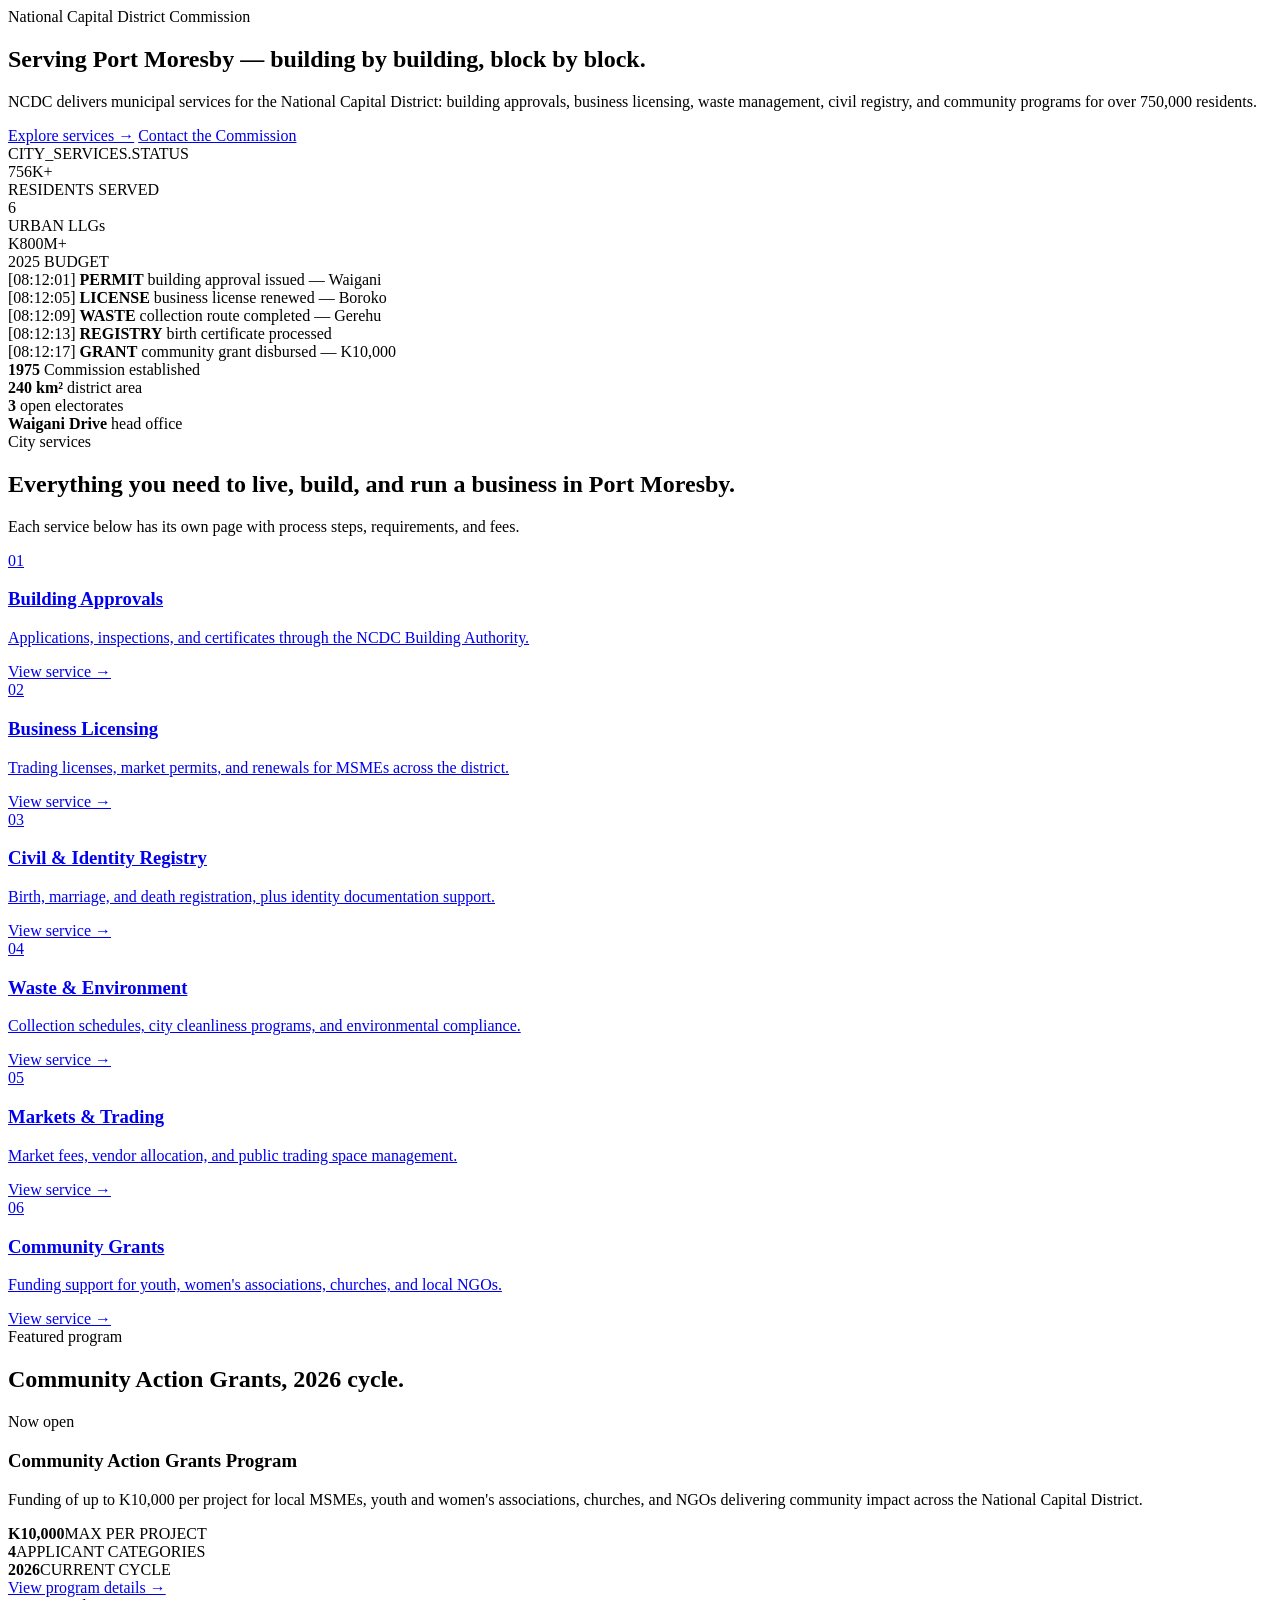
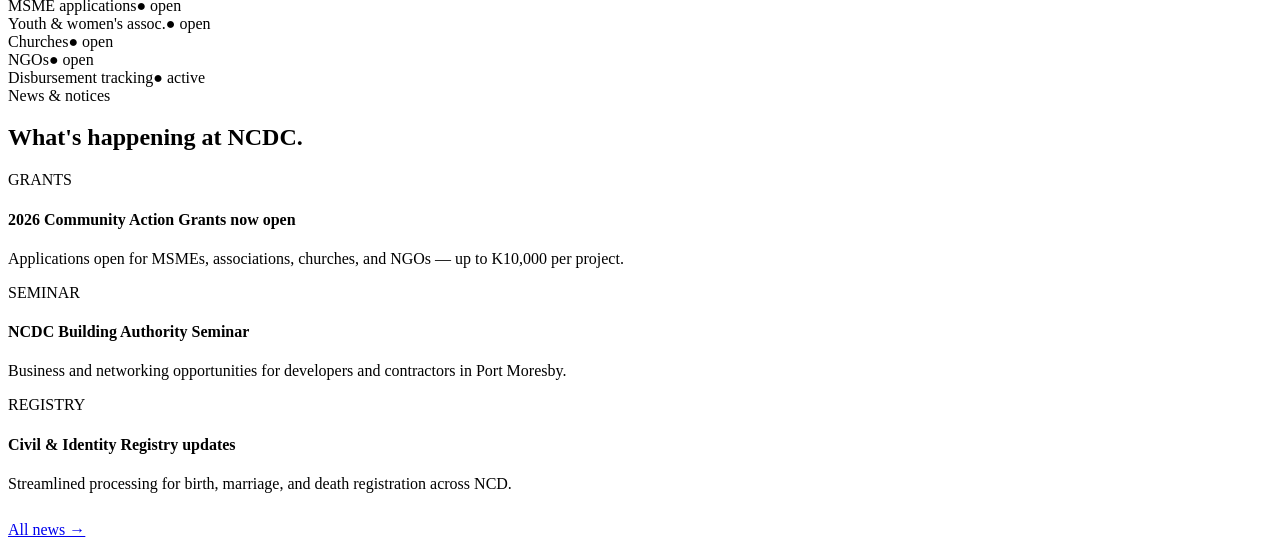
==== index.html @ 4a65092b "Add files via upload" ====
<!DOCTYPE html>
<html lang="en">
<head>
<meta charset="UTF-8">
<meta name="viewport" content="width=device-width, initial-scale=1.0">
<title>NCDC — Design Concept | National Capital District Commission</title>
<meta name="description" content="A design concept for the National Capital District Commission website — demonstration only, not an official NCDC platform.">
<link rel="preconnect" href="https://fonts.googleapis.com">
<link href="https://fonts.googleapis.com/css2?family=Space+Grotesk:wght@500;600;700&family=Inter:wght@400;500;600&family=JetBrains+Mono:wght@400;500&display=swap" rel="stylesheet">
<link rel="stylesheet" href="assets/style.css">
</head>
<body data-nav="index">

<div id="header-placeholder"></div>

<main>
  <section class="hero">
    <div class="wrap hero-grid">
      <div>
        <span class="eyebrow">National Capital District Commission</span>
        <h1>Serving Port Moresby — building by building, block by block.</h1>
        <p class="lead">NCDC delivers municipal services for the National Capital District: building approvals, business licensing, waste management, civil registry, and community programs for over 750,000 residents.</p>
        <div class="hero-actions">
          <a href="#services" class="btn btn-primary">Explore services →</a>
          <a href="contact.html" class="btn btn-ghost">Contact the Commission</a>
        </div>
      </div>
      <div class="dash reveal in">
        <div class="dash-head">
          <span class="dash-title">CITY_SERVICES.STATUS</span>
          <div class="dot-row"><span class="dot" style="background:var(--teal-400);"></span><span class="dot"></span><span class="dot"></span></div>
        </div>
        <div class="dash-metrics">
          <div class="metric"><div class="num">756K+</div><div class="lbl">RESIDENTS SERVED</div></div>
          <div class="metric"><div class="num">6</div><div class="lbl">URBAN LLGs</div></div>
          <div class="metric"><div class="num">K800M+</div><div class="lbl">2025 BUDGET</div></div>
        </div>
        <div class="log mono">
          <div class="log-line">[08:12:01] <b>PERMIT</b> building approval issued — Waigani</div>
          <div class="log-line">[08:12:05] <b>LICENSE</b> business license renewed — Boroko</div>
          <div class="log-line">[08:12:09] <b>WASTE</b> collection route completed — Gerehu</div>
          <div class="log-line">[08:12:13] <b>REGISTRY</b> birth certificate processed</div>
          <div class="log-line">[08:12:17] <b>GRANT</b> community grant disbursed — K10,000</div>
        </div>
      </div>
    </div>
  </section>

  <div class="trust">
    <div class="wrap">
      <div class="trust-item"><strong>1975</strong> Commission established</div>
      <div class="trust-item"><strong>240 km²</strong> district area</div>
      <div class="trust-item"><strong>3</strong> open electorates</div>
      <div class="trust-item"><strong>Waigani Drive</strong> head office</div>
    </div>
  </div>

  <section class="services" id="services">
    <div class="wrap">
      <div class="section-head">
        <span class="eyebrow" style="color:var(--teal-500);">City services</span>
        <h2>Everything you need to live, build, and run a business in Port Moresby.</h2>
        <p>Each service below has its own page with process steps, requirements, and fees.</p>
      </div>
      <div class="service-grid">
        <a class="service-card" href="building-approvals.html">
          <div class="service-icon">01</div>
          <h3>Building Approvals</h3>
          <p>Applications, inspections, and certificates through the NCDC Building Authority.</p>
          <span class="go">View service →</span>
        </a>
        <a class="service-card" href="business-licensing.html">
          <div class="service-icon">02</div>
          <h3>Business Licensing</h3>
          <p>Trading licenses, market permits, and renewals for MSMEs across the district.</p>
          <span class="go">View service →</span>
        </a>
        <a class="service-card" href="civil-registry.html">
          <div class="service-icon">03</div>
          <h3>Civil &amp; Identity Registry</h3>
          <p>Birth, marriage, and death registration, plus identity documentation support.</p>
          <span class="go">View service →</span>
        </a>
        <a class="service-card" href="waste-environment.html">
          <div class="service-icon">04</div>
          <h3>Waste &amp; Environment</h3>
          <p>Collection schedules, city cleanliness programs, and environmental compliance.</p>
          <span class="go">View service →</span>
        </a>
        <a class="service-card" href="markets-trading.html">
          <div class="service-icon">05</div>
          <h3>Markets &amp; Trading</h3>
          <p>Market fees, vendor allocation, and public trading space management.</p>
          <span class="go">View service →</span>
        </a>
        <a class="service-card" href="community-grants.html">
          <div class="service-icon">06</div>
          <h3>Community Grants</h3>
          <p>Funding support for youth, women's associations, churches, and local NGOs.</p>
          <span class="go">View service →</span>
        </a>
      </div>
    </div>
  </section>

  <section class="work">
    <div class="wrap">
      <div class="section-head">
        <span class="eyebrow" style="color:var(--teal-500);">Featured program</span>
        <h2>Community Action Grants, 2026 cycle.</h2>
      </div>
      <div class="case">
        <div class="case-copy">
          <span class="eyebrow">Now open</span>
          <h3>Community Action Grants Program</h3>
          <p>Funding of up to K10,000 per project for local MSMEs, youth and women's associations, churches, and NGOs delivering community impact across the National Capital District.</p>
          <div class="case-stats">
            <div><strong>K10,000</strong><span>MAX PER PROJECT</span></div>
            <div><strong>4</strong><span>APPLICANT CATEGORIES</span></div>
            <div><strong>2026</strong><span>CURRENT CYCLE</span></div>
          </div>
          <a href="community-grants.html" class="btn btn-primary" style="margin-top:22px;">View program details →</a>
        </div>
        <div class="case-visual">
          <div class="panel">
            <div class="row"><span>MSME applications</span><span class="ok">● open</span></div>
            <div class="row"><span>Youth &amp; women's assoc.</span><span class="ok">● open</span></div>
            <div class="row"><span>Churches</span><span class="ok">● open</span></div>
            <div class="row"><span>NGOs</span><span class="ok">● open</span></div>
            <div class="row"><span>Disbursement tracking</span><span class="ok">● active</span></div>
          </div>
        </div>
      </div>
    </div>
  </section>

  <section class="news">
    <div class="wrap">
      <div class="section-head">
        <span class="eyebrow" style="color:var(--teal-500);">News &amp; notices</span>
        <h2>What's happening at NCDC.</h2>
      </div>
      <div class="news-grid">
        <div class="news-card">
          <span class="tag">GRANTS</span>
          <h4>2026 Community Action Grants now open</h4>
          <p>Applications open for MSMEs, associations, churches, and NGOs — up to K10,000 per project.</p>
        </div>
        <div class="news-card">
          <span class="tag">SEMINAR</span>
          <h4>NCDC Building Authority Seminar</h4>
          <p>Business and networking opportunities for developers and contractors in Port Moresby.</p>
        </div>
        <div class="news-card">
          <span class="tag">REGISTRY</span>
          <h4>Civil &amp; Identity Registry updates</h4>
          <p>Streamlined processing for birth, marriage, and death registration across NCD.</p>
        </div>
      </div>
      <div style="margin-top:28px;"><a href="news.html" class="btn btn-dark">All news →</a></div>
    </div>
  </section>
</main>

<div id="footer-placeholder"></div>
<script src="assets/main.js"></script>
</body>
</html>
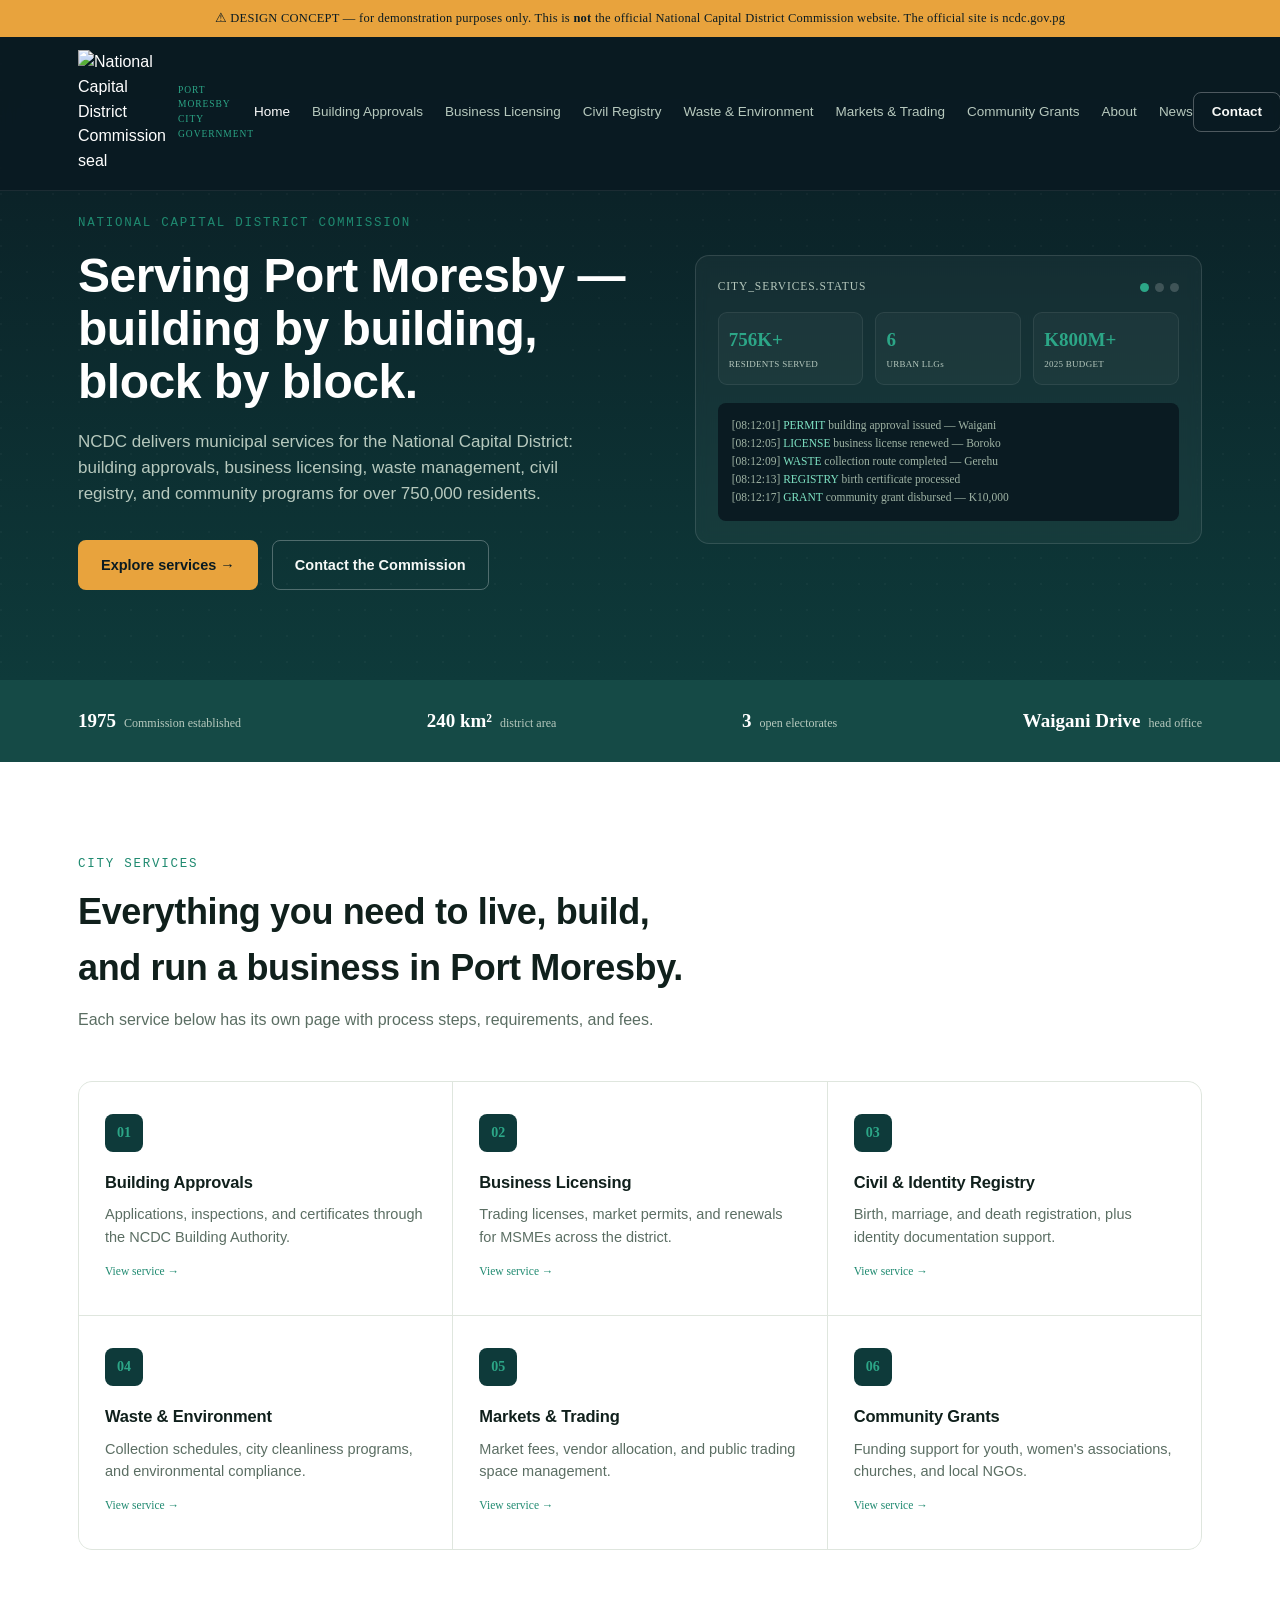
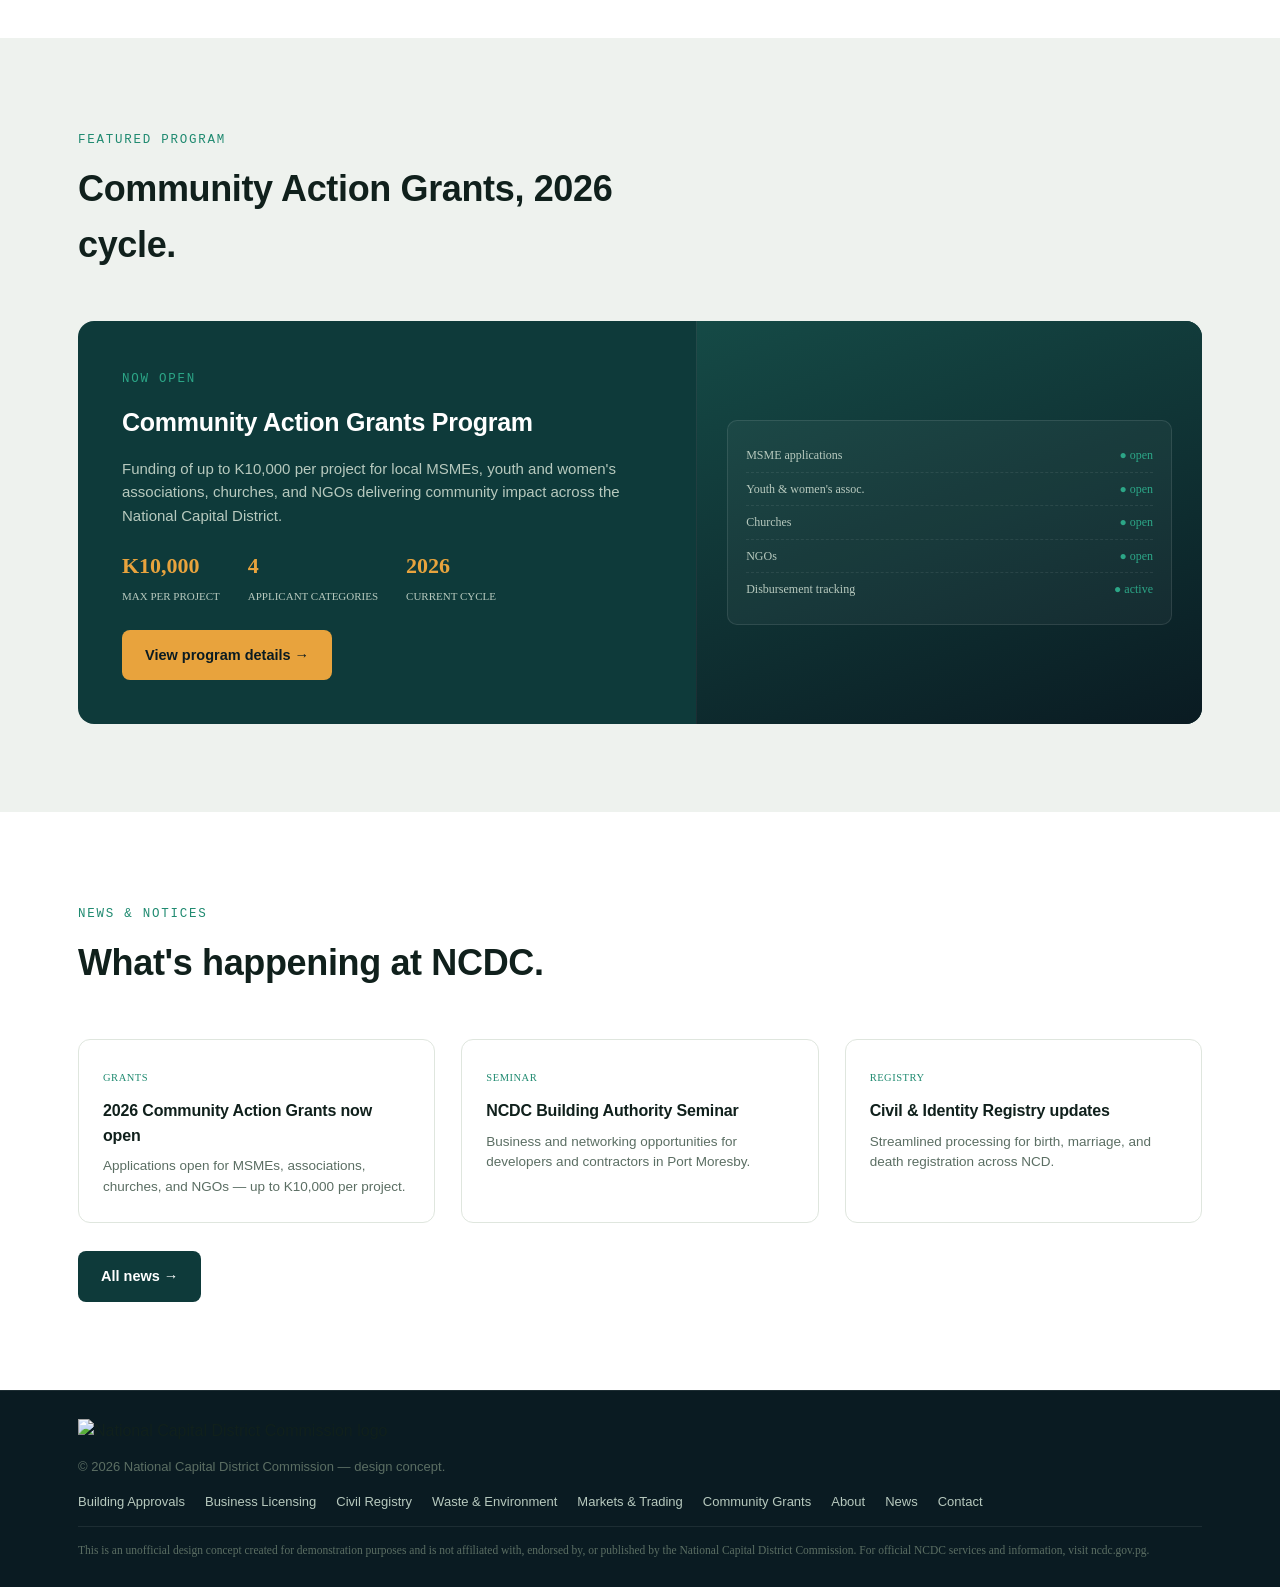
==== commit dc6f335b: "Add files via upload" ====
--- a/index.html
+++ b/index.html
@@ -8,6 +8,7 @@
 <link rel="preconnect" href="https://fonts.googleapis.com">
 <link href="https://fonts.googleapis.com/css2?family=Space+Grotesk:wght@500;600;700&family=Inter:wght@400;500;600&family=JetBrains+Mono:wght@400;500&display=swap" rel="stylesheet">
 <link rel="stylesheet" href="assets/style.css">
+<link rel="icon" type="image/png" href="assets/img/ncdc-seal.png">
 </head>
 <body data-nav="index">
 
--- a/assets/style.css
+++ b/assets/style.css
@@ -0,0 +1,203 @@
+:root{
+  --navy-950:#0A1B22;
+  --navy-900:#0E3A3A;
+  --navy-800:#154A46;
+  --teal-500:#1F8A70;
+  --teal-400:#2CA687;
+  --amber-400:#E8A33D;
+  --paper:#F7F9F7;
+  --paper-dim:#EEF2EE;
+  --ink:#10201C;
+  --slate-500:#5B6E63;
+  --slate-300:#B7C9BE;
+  --line:#DFE6DE;
+  --maxw:1180px;
+}
+*{box-sizing:border-box;}
+html{scroll-behavior:smooth;}
+@media (prefers-reduced-motion: reduce){
+  html{scroll-behavior:auto;}
+  *{animation-duration:0.001ms !important; animation-iteration-count:1 !important; transition-duration:0.001ms !important;}
+}
+body{margin:0;font-family:'Inter',sans-serif;color:var(--ink);background:var(--paper);line-height:1.55;}
+h1,h2,h3,h4{font-family:'Space Grotesk',sans-serif;font-weight:600;margin:0;letter-spacing:-0.01em;}
+.mono{font-family:'JetBrains Mono',monospace;}
+a{color:inherit;text-decoration:none;}
+img{max-width:100%;display:block;}
+.wrap{max-width:var(--maxw);margin:0 auto;padding:0 28px;}
+.eyebrow{font-family:'JetBrains Mono',monospace;font-size:12.5px;letter-spacing:0.14em;text-transform:uppercase;color:var(--teal-500);font-weight:500;}
+.btn{display:inline-flex;align-items:center;gap:8px;padding:13px 22px;border-radius:8px;font-weight:600;font-size:14.5px;cursor:pointer;border:1px solid transparent;transition:transform .15s ease, box-shadow .15s ease, background .15s ease;}
+.btn:focus-visible{outline:2px solid var(--amber-400);outline-offset:2px;}
+.btn-primary{background:var(--amber-400);color:var(--navy-950);}
+.btn-primary:hover{transform:translateY(-1px);box-shadow:0 6px 16px rgba(232,163,61,0.35);}
+.btn-ghost{background:transparent;color:var(--paper);border-color:rgba(255,255,255,0.28);}
+.btn-ghost:hover{background:rgba(255,255,255,0.08);}
+.btn-dark{background:var(--navy-900);color:#fff;}
+.btn-dark:hover{background:var(--navy-800);}
+
+/* CONCEPT NOTICE */
+.concept-bar{background:var(--amber-400);color:var(--navy-950);text-align:center;font-family:'JetBrains Mono';font-size:12.5px;padding:9px 16px;position:relative;z-index:200;letter-spacing:0.02em;}
+.concept-bar strong{font-weight:700;}
+
+/* NAV (constant across pages) */
+header.site-header{position:fixed;top:34px;left:0;right:0;z-index:100;background:rgba(10,27,34,0.92);backdrop-filter:blur(8px);border-bottom:1px solid rgba(255,255,255,0.08);}
+nav{display:flex;align-items:center;justify-content:space-between;padding:16px 28px;max-width:var(--maxw);margin:0 auto;}
+.brand{display:flex;align-items:center;gap:12px;color:#fff;}
+.brand .mark{width:38px;height:38px;border-radius:8px;background:linear-gradient(160deg,var(--teal-400),var(--navy-800));display:flex;align-items:center;justify-content:center;font-family:'Space Grotesk';font-weight:700;font-size:13px;color:#fff;}
+.brand .text{display:flex;flex-direction:column;line-height:1.1;}
+.brand .name{font-family:'Space Grotesk';font-weight:700;font-size:18px;letter-spacing:0.01em;}
+.brand .sub{font-family:'JetBrains Mono';font-size:9.5px;letter-spacing:0.1em;color:var(--teal-400);}
+.nav-links{display:flex;gap:22px;align-items:center;}
+.nav-links a{color:var(--slate-300);font-size:13.5px;font-weight:500;transition:color .15s;white-space:nowrap;}
+.nav-links a:hover, .nav-links a.active{color:#fff;}
+.nav-cta{display:flex;align-items:center;gap:18px;}
+.menu-btn{display:none;background:none;border:none;color:#fff;font-size:24px;cursor:pointer;}
+@media (max-width:980px){
+  .nav-links{display:none;}
+  .menu-btn{display:block;}
+  .nav-links.open{display:flex;flex-direction:column;position:absolute;top:64px;left:0;right:0;background:var(--navy-950);padding:20px 28px;gap:18px;border-bottom:1px solid rgba(255,255,255,0.1);}
+}
+
+/* HERO (home) */
+.hero{background:linear-gradient(180deg,var(--navy-950) 0%, var(--navy-900) 100%);color:#fff;padding:172px 0 90px;position:relative;overflow:hidden;}
+.hero::before{content:"";position:absolute;inset:0;background-image:radial-gradient(circle at 1px 1px, rgba(255,255,255,0.06) 1px, transparent 0);background-size:26px 26px;opacity:0.5;pointer-events:none;}
+.hero-grid{display:grid;grid-template-columns:1.05fr 0.95fr;gap:56px;align-items:center;position:relative;}
+@media (max-width:900px){.hero-grid{grid-template-columns:1fr;}}
+.hero h1{font-size:clamp(32px,4.4vw,48px);line-height:1.1;margin:16px 0 20px;}
+.hero p.lead{color:var(--slate-300);font-size:17px;max-width:520px;margin-bottom:32px;}
+.hero-actions{display:flex;gap:14px;flex-wrap:wrap;}
+
+/* PAGE HERO (inner pages) */
+.page-hero{background:linear-gradient(180deg,var(--navy-950) 0%, var(--navy-900) 100%);color:#fff;padding:150px 0 60px;position:relative;overflow:hidden;}
+.page-hero::before{content:"";position:absolute;inset:0;background-image:radial-gradient(circle at 1px 1px, rgba(255,255,255,0.06) 1px, transparent 0);background-size:26px 26px;opacity:0.5;pointer-events:none;}
+.breadcrumb{font-family:'JetBrains Mono';font-size:12px;color:var(--slate-300);margin-bottom:14px;position:relative;}
+.breadcrumb a{color:var(--teal-400);}
+.page-hero h1{font-size:clamp(28px,3.6vw,42px);line-height:1.12;margin-bottom:14px;position:relative;}
+.page-hero p.lead{color:var(--slate-300);font-size:16.5px;max-width:640px;position:relative;}
+
+.dash{background:rgba(255,255,255,0.04);border:1px solid rgba(255,255,255,0.12);border-radius:14px;padding:22px;backdrop-filter:blur(6px);}
+.dash-head{display:flex;justify-content:space-between;align-items:center;margin-bottom:16px;}
+.dash-title{font-family:'JetBrains Mono';font-size:11.5px;color:var(--slate-300);letter-spacing:0.08em;}
+.dash-head .dot-row{display:flex;gap:6px;}
+.dash-head .dot{width:9px;height:9px;border-radius:50%;background:rgba(255,255,255,0.18);}
+.dash-metrics{display:grid;grid-template-columns:1fr 1fr 1fr;gap:12px;margin-bottom:18px;}
+.metric{background:rgba(255,255,255,0.03);border:1px solid rgba(255,255,255,0.08);border-radius:9px;padding:12px 10px;}
+.metric .num{font-family:'Space Grotesk';font-weight:700;font-size:19px;color:var(--teal-400);}
+.metric .lbl{font-family:'JetBrains Mono';font-size:9px;color:var(--slate-300);margin-top:4px;letter-spacing:0.03em;}
+.log{background:var(--navy-950);border-radius:8px;padding:14px;font-family:'JetBrains Mono';font-size:11.5px;color:#7FE3C4;height:118px;overflow:hidden;position:relative;}
+.log-line{opacity:0;animation:logIn 0.5s ease forwards;color:#9FB3A4;white-space:nowrap;}
+.log-line b{color:#7FE3C4;font-weight:500;}
+.log-line:nth-child(1){animation-delay:.2s;}
+.log-line:nth-child(2){animation-delay:.8s;}
+.log-line:nth-child(3){animation-delay:1.4s;}
+.log-line:nth-child(4){animation-delay:2.0s;}
+.log-line:nth-child(5){animation-delay:2.6s;}
+@keyframes logIn{from{opacity:0;transform:translateY(4px);}to{opacity:1;transform:translateY(0);}}
+
+.trust{background:var(--navy-800);padding:26px 0;}
+.trust .wrap{display:flex;justify-content:space-between;flex-wrap:wrap;gap:20px;}
+.trust-item{color:var(--slate-300);font-family:'JetBrains Mono';font-size:12px;display:flex;align-items:baseline;gap:8px;}
+.trust-item strong{color:#fff;font-family:'Space Grotesk';font-size:19px;}
+
+section{padding:88px 0;}
+.section-head{max-width:640px;margin-bottom:48px;}
+.section-head h2{font-size:clamp(26px,3.2vw,36px);margin-top:10px;}
+.section-head p{color:var(--slate-500);margin-top:12px;font-size:16px;}
+
+.services{background:#fff;}
+.service-grid{display:grid;grid-template-columns:repeat(3,1fr);gap:1px;background:var(--line);border:1px solid var(--line);border-radius:14px;overflow:hidden;}
+@media (max-width:900px){.service-grid{grid-template-columns:repeat(2,1fr);}}
+@media (max-width:600px){.service-grid{grid-template-columns:1fr;}}
+.service-card{background:#fff;padding:32px 26px;transition:background .15s;display:block;}
+.service-card:hover{background:var(--paper-dim);}
+.service-icon{width:38px;height:38px;border-radius:8px;background:var(--navy-900);display:flex;align-items:center;justify-content:center;margin-bottom:18px;color:var(--teal-400);font-family:'JetBrains Mono';font-size:14px;font-weight:600;}
+.service-card h3{font-size:16.5px;margin-bottom:8px;}
+.service-card p{color:var(--slate-500);font-size:14.5px;margin:0 0 10px;}
+.service-card .go{font-family:'JetBrains Mono';font-size:11.5px;color:var(--teal-500);}
+
+.work{background:var(--paper-dim);}
+.case{background:var(--navy-900);color:#fff;border-radius:16px;display:grid;grid-template-columns:1.1fr 0.9fr;overflow:hidden;}
+@media (max-width:860px){.case{grid-template-columns:1fr;}}
+.case-copy{padding:44px;}
+.case-copy .eyebrow{color:var(--teal-400);}
+.case-copy h3{font-size:25px;margin:14px 0 14px;}
+.case-copy p{color:var(--slate-300);font-size:15px;margin-bottom:22px;}
+.case-stats{display:flex;gap:28px;flex-wrap:wrap;}
+.case-stats div strong{display:block;font-family:'Space Grotesk';font-size:22px;color:var(--amber-400);}
+.case-stats div span{font-family:'JetBrains Mono';font-size:11px;color:var(--slate-300);}
+.case-visual{background:linear-gradient(160deg,var(--navy-800),var(--navy-950));display:flex;align-items:center;justify-content:center;padding:30px;border-left:1px solid rgba(255,255,255,0.08);}
+.case-visual .panel{width:100%;background:rgba(255,255,255,0.04);border:1px solid rgba(255,255,255,0.1);border-radius:10px;padding:18px;font-family:'JetBrains Mono';font-size:12px;color:var(--slate-300);}
+.case-visual .panel .row{display:flex;justify-content:space-between;padding:7px 0;border-bottom:1px dashed rgba(255,255,255,0.08);}
+.case-visual .panel .row:last-child{border-bottom:none;}
+.case-visual .panel .row .ok{color:var(--teal-400);}
+
+.about-grid{display:grid;grid-template-columns:0.9fr 1.1fr;gap:60px;align-items:start;}
+@media (max-width:860px){.about-grid{grid-template-columns:1fr;gap:32px;}}
+.about-points{display:flex;flex-direction:column;gap:22px;}
+.point{display:flex;gap:16px;}
+.point .mark{width:26px;height:26px;flex:none;border-radius:6px;background:var(--paper-dim);border:1px solid var(--line);display:flex;align-items:center;justify-content:center;color:var(--teal-500);font-family:'JetBrains Mono';font-size:12px;font-weight:600;}
+.point h4{font-size:15.5px;margin-bottom:4px;}
+.point p{color:var(--slate-500);font-size:14.5px;margin:0;}
+
+.news{background:#fff;}
+.news-grid{display:grid;grid-template-columns:repeat(3,1fr);gap:26px;}
+@media (max-width:760px){.news-grid{grid-template-columns:1fr;}}
+.news-card{border:1px solid var(--line);border-radius:12px;padding:24px;}
+.news-card .tag{font-family:'JetBrains Mono';font-size:10.5px;color:var(--teal-500);letter-spacing:0.05em;}
+.news-card h4{font-size:16px;margin:10px 0 8px;}
+.news-card p{color:var(--slate-500);font-size:13.5px;margin:0;}
+
+/* PROCESS STEPS (service pages) */
+.steps{background:#fff;}
+.step-list{display:flex;flex-direction:column;border:1px solid var(--line);border-radius:14px;overflow:hidden;}
+.step{display:flex;gap:20px;padding:26px 28px;border-bottom:1px solid var(--line);}
+.step:last-child{border-bottom:none;}
+.step .n{font-family:'Space Grotesk';font-weight:700;font-size:20px;color:var(--teal-500);flex:none;width:34px;}
+.step h4{font-size:15.5px;margin-bottom:6px;}
+.step p{color:var(--slate-500);font-size:14.5px;margin:0;}
+
+/* REQUIREMENTS / INFO CARDS */
+.info-grid{display:grid;grid-template-columns:repeat(2,1fr);gap:20px;}
+@media (max-width:760px){.info-grid{grid-template-columns:1fr;}}
+.info-card{background:var(--paper-dim);border:1px solid var(--line);border-radius:12px;padding:26px;}
+.info-card h4{font-size:15.5px;margin-bottom:10px;}
+.info-card ul{margin:0;padding-left:18px;color:var(--slate-500);font-size:14.5px;}
+.info-card ul li{margin-bottom:6px;}
+
+.fee-table{width:100%;border-collapse:collapse;border:1px solid var(--line);border-radius:12px;overflow:hidden;}
+.fee-table th, .fee-table td{text-align:left;padding:14px 18px;border-bottom:1px solid var(--line);font-size:14.5px;}
+.fee-table th{background:var(--navy-900);color:#fff;font-family:'JetBrains Mono';font-size:11.5px;letter-spacing:0.05em;text-transform:uppercase;font-weight:500;}
+.fee-table tr:last-child td{border-bottom:none;}
+.fee-table td:last-child{font-family:'JetBrains Mono';color:var(--teal-500);font-weight:500;}
+
+.cta-strip{background:var(--navy-900);color:#fff;border-radius:16px;padding:44px;display:flex;align-items:center;justify-content:space-between;gap:24px;flex-wrap:wrap;}
+.cta-strip h3{font-size:22px;margin-bottom:6px;}
+.cta-strip p{color:var(--slate-300);margin:0;font-size:14.5px;}
+
+.contact{background:var(--navy-950);color:#fff;}
+.contact-grid{display:grid;grid-template-columns:1fr 1fr;gap:56px;}
+@media (max-width:860px){.contact-grid{grid-template-columns:1fr;}}
+.contact h2{font-size:clamp(26px,3.2vw,34px);margin-bottom:14px;}
+.contact p.lead{color:var(--slate-300);margin-bottom:26px;max-width:440px;}
+.contact-info{display:flex;flex-direction:column;gap:16px;margin-top:10px;}
+.contact-info div{display:flex;gap:12px;align-items:flex-start;font-size:14.5px;color:var(--slate-300);}
+.contact-info b{color:#fff;font-family:'JetBrains Mono';font-size:11px;letter-spacing:0.06em;display:block;margin-bottom:2px;}
+form{display:flex;flex-direction:column;gap:14px;}
+.field{display:flex;flex-direction:column;gap:6px;}
+.field label{font-family:'JetBrains Mono';font-size:11px;color:var(--slate-300);letter-spacing:0.05em;}
+.field input, .field select, .field textarea{background:rgba(255,255,255,0.05);border:1px solid rgba(255,255,255,0.15);border-radius:8px;padding:12px 14px;color:#fff;font-family:'Inter';font-size:14.5px;}
+.field input:focus-visible, .field select:focus-visible, .field textarea:focus-visible{outline:2px solid var(--amber-400);outline-offset:1px;}
+.field textarea{resize:vertical;min-height:100px;}
+.field input::placeholder, .field textarea::placeholder{color:var(--slate-500);}
+
+footer.site-footer{background:var(--navy-950);border-top:1px solid rgba(255,255,255,0.08);padding:28px 0;}
+footer.site-footer .wrap{display:flex;flex-direction:column;gap:14px;}
+footer.site-footer .frow{display:flex;justify-content:space-between;align-items:center;flex-wrap:wrap;gap:14px;}
+footer.site-footer p{color:var(--slate-500);font-size:13px;margin:0;}
+footer.site-footer .flinks{display:flex;gap:20px;flex-wrap:wrap;}
+footer.site-footer .flinks a{color:var(--slate-300);font-size:13px;}
+footer.site-footer .flinks a:hover{color:#fff;}
+footer.site-footer .disclaimer{color:var(--slate-500);font-size:11.5px;font-family:'JetBrains Mono';border-top:1px solid rgba(255,255,255,0.08);padding-top:14px;line-height:1.6;}
+
+.reveal{opacity:0;transform:translateY(14px);transition:opacity .5s ease, transform .5s ease;}
+.reveal.in{opacity:1;transform:translateY(0);}
